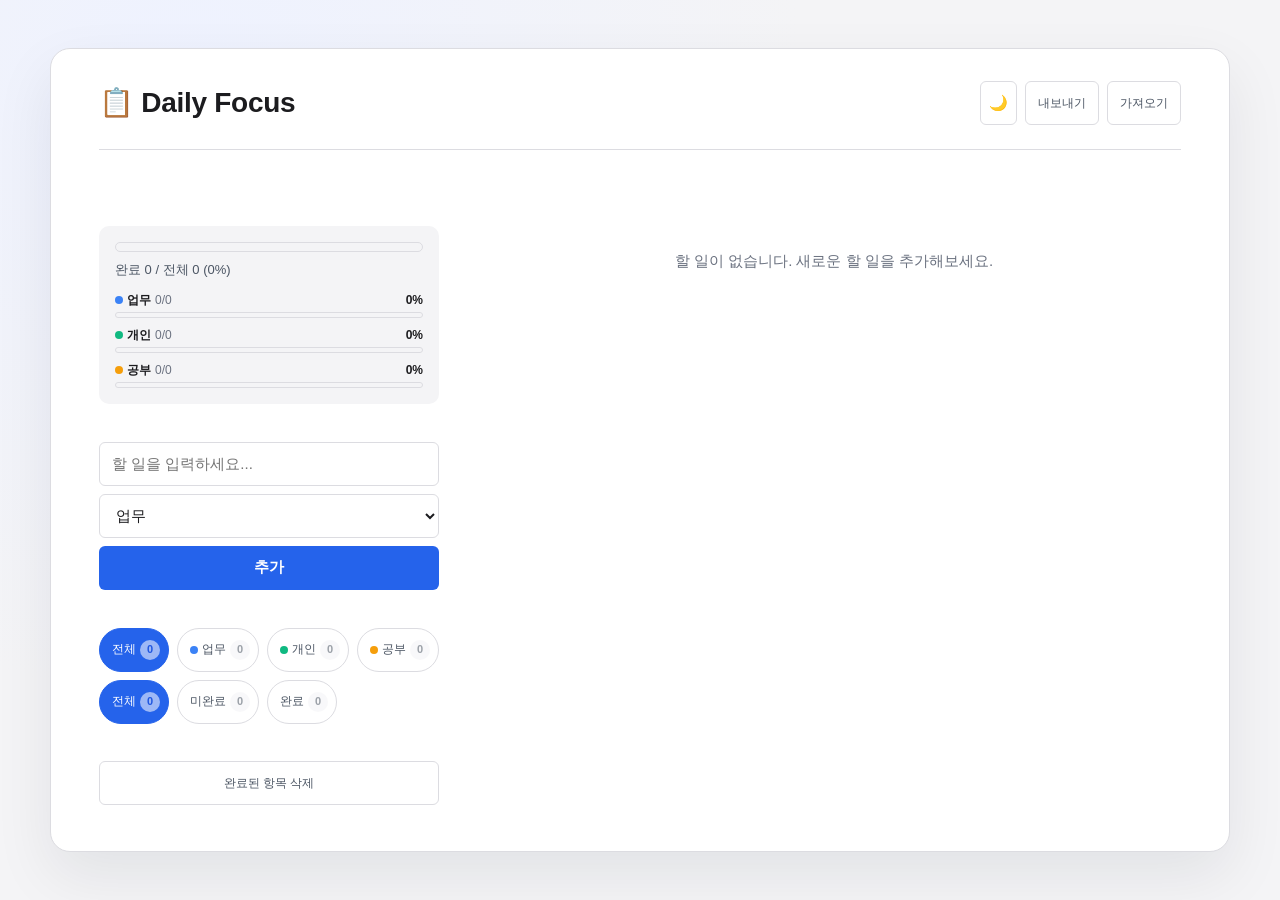
==== index.html @ 4a10292a "Initial commit: Daily Focus 할 일 관리 앱 바닐라 HTML/CSS/JS로 구현한 단일 사용자용 할 일 관리 앱(index.html, style.css, ap" ====
<!DOCTYPE html>
<html lang="ko">
<head>
  <meta charset="UTF-8">
  <meta name="viewport" content="width=device-width, initial-scale=1.0">
  <title>Daily Focus</title>
  <link rel="stylesheet" href="style.css">
</head>
<body>
  <div class="app">
    <div class="app-header">
      <h1>📋 Daily Focus</h1>
      <div class="header-actions">
        <button type="button" id="theme-toggle-btn" class="header-btn theme-toggle-btn" aria-label="다크 모드로 전환" aria-pressed="false">🌙</button>
        <button type="button" id="export-btn" class="header-btn" aria-label="내보내기">내보내기</button>
        <button type="button" id="import-btn" class="header-btn" aria-label="가져오기">가져오기</button>
        <input type="file" id="import-file-input" accept="application/json" class="hidden" aria-label="JSON 파일 선택">
      </div>
    </div>

    <p id="storage-warning" class="storage-warning hidden" role="alert"></p>

    <div class="progress-section">
      <div
        class="progress-bar"
        role="progressbar"
        aria-label="전체 진행률"
        aria-valuemin="0"
        aria-valuemax="100"
        aria-valuenow="0"
        id="progress-bar"
      >
        <div id="progress-fill" class="progress-fill"></div>
      </div>
      <p id="progress-text" class="progress-text"></p>
      <div id="category-progress-list" class="category-progress-list"></div>
      <p id="progress-celebrate" class="progress-celebrate hidden">🎉 모든 할 일을 완료했습니다!</p>
    </div>

    <form id="add-form" class="add-form">
      <input
        type="text"
        id="add-input"
        placeholder="할 일을 입력하세요..."
        aria-label="새 할 일 입력"
        maxlength="200"
        autocomplete="off"
      >
      <select id="add-category" class="add-category" aria-label="카테고리 선택">
        <option value="work" selected>업무</option>
        <option value="personal">개인</option>
        <option value="study">공부</option>
      </select>
      <button type="submit" aria-label="추가">추가</button>
    </form>

    <div id="filters" class="filters">
      <div id="category-filters" class="filter-group" data-filter-type="category">
        <button type="button" class="filter-btn" data-value="all">전체</button>
        <button type="button" class="filter-btn" data-value="work">업무</button>
        <button type="button" class="filter-btn" data-value="personal">개인</button>
        <button type="button" class="filter-btn" data-value="study">공부</button>
      </div>
      <div id="status-filters" class="filter-group" data-filter-type="status">
        <button type="button" class="filter-btn" data-value="all">전체</button>
        <button type="button" class="filter-btn" data-value="active">미완료</button>
        <button type="button" class="filter-btn" data-value="completed">완료</button>
      </div>
    </div>

    <ul id="todo-list" class="todo-list"></ul>

    <button id="clear-completed-btn" class="clear-completed-btn" aria-label="완료된 항목 삭제">완료된 항목 삭제</button>
  </div>

  <div id="toast" class="toast hidden" role="status">
    <span id="toast-message" class="toast-message"></span>
    <button id="toast-undo-btn" class="toast-undo-btn" aria-label="실행 취소">실행 취소</button>
  </div>

  <script src="app.js"></script>
</body>
</html>
---- style.css ----
/* =========================================================
   Daily Focus (Web) — 디자인 토큰 (색상/여백/타이포/모서리/전환)
   원본(daily-focus/style.css)을 기반으로, 데스크톱 전체 화면 레이아웃을
   추가한 버전이다. 모바일 스타일은 그대로 유지한다.
   카테고리 색상(--color-work/personal/study)은 PRD 지정값이므로 변경하지 않는다.
   버튼/배지 텍스트 대비는 WCAG AA(4.5:1)를 만족하도록 검증된 값이다.
   ========================================================= */
:root {
  /* 색상 */
  --color-bg: #f4f4f6;
  --color-surface: #ffffff;
  --color-border: #dcdce1;
  --color-border-strong: #b8b8c0;

  --color-text: #1c1c1f;
  --color-text-secondary: #4b5563; /* 대비 7.5:1 이상 (흰 배경 기준) */
  --color-text-muted: #6b7280;     /* 대비 4.8:1 (완료 항목 등 저강조 텍스트) */

  --color-primary: #2563eb;        /* UI 강조색(버튼/활성 필터). 대비 5.4:1 확보 */
  --color-primary-hover: #1d4ed8;
  --color-danger: #dc2626;
  --color-success: #10b981;

  --color-work: #3b82f6;    /* PRD 지정 카테고리 색상 — 변경 금지 */
  --color-personal: #10b981;
  --color-study: #f59e0b;
  --color-badge-text: #14181f; /* 배지 배경 위 텍스트. 세 색상 모두 대비 5.5:1 이상 */

  --color-focus-ring: #2563eb;

  /* 필터 개수 배지(흰 배경) 전용 텍스트 색상. 흰 배경 대비 7.5:1 이상이라 라이트/다크 모드에서 값을 고정한다. */
  --color-badge-on-white: #1d4ed8;

  color-scheme: light;

  /* 여백 */
  --space-1: 4px;
  --space-2: 8px;
  --space-3: 12px;
  --space-4: 16px;
  --space-5: 24px;
  --space-6: 32px;
  --space-7: 48px;

  /* 모서리 */
  --radius-sm: 6px;
  --radius-md: 10px;
  --radius-lg: 14px;
  --radius-xl: 20px;
  --radius-pill: 999px;

  /* 타이포 */
  --font-family: -apple-system, "Segoe UI", Pretendard, sans-serif;
  --font-size-xs: 12px;
  --font-size-sm: 13px;
  --font-size-base: 15px;
  --font-size-lg: 21px;

  /* 터치 타겟 */
  --tap-target: 44px;

  /* 전환 */
  --transition-fast: 0.15s ease;
  --transition-base: 0.25s ease;
}

/* =========================================================
   다크 모드 — 색상 토큰만 재정의한다. 여백/타이포/모서리 토큰과
   카테고리 색상(--color-work/personal/study)은 라이트 모드와 동일하게 유지한다.
   본문 텍스트·보조 텍스트 모두 배경 대비 WCAG AA(4.5:1) 이상을 확인했다.
   ========================================================= */
:root[data-theme="dark"] {
  --color-bg: #101114;
  --color-surface: #1c1d22;
  --color-border: #33343b;
  --color-border-strong: #4a4b54;

  --color-text: #f2f2f4;
  --color-text-secondary: #c3c5cd; /* 대비 10:1 이상 (--color-surface 기준) */
  --color-text-muted: #93959e;     /* 대비 5.2:1 (--color-surface 기준) */

  --color-primary: #3b82f6;
  --color-primary-hover: #60a5fa;
  --color-danger: #f87171;
  --color-success: #34d399;

  --color-focus-ring: #60a5fa;

  color-scheme: dark;
}

* {
  box-sizing: border-box;
}

body {
  font-family: var(--font-family);
  font-size: var(--font-size-base);
  color: var(--color-text);
  background: var(--color-bg);
  margin: 0;
  padding: var(--space-6) var(--space-4);
  line-height: 1.5;
  min-height: 100vh;
  transition: background var(--transition-base), color var(--transition-base);
}

/* =========================================================
   포커스 / hover 공통 규칙
   ========================================================= */
:is(button, input, select, a, [tabindex]):focus-visible {
  outline: 2px solid var(--color-focus-ring);
  outline-offset: 2px;
  border-radius: var(--radius-sm);
}

button {
  font-family: inherit;
}

@media (prefers-reduced-motion: reduce) {
  * {
    animation-duration: 0.001ms !important;
    transition-duration: 0.001ms !important;
  }
}

/* =========================================================
   카드 레이아웃 (모바일 기본값)
   ========================================================= */
.app {
  max-width: 480px;
  margin: 0 auto;
  background: var(--color-surface);
  border: 1px solid var(--color-border);
  border-radius: var(--radius-lg);
  padding: var(--space-5);
  transition: background var(--transition-base), border-color var(--transition-base);
}

.app-header {
  display: flex;
  align-items: center;
  justify-content: space-between;
  flex-wrap: wrap;
  gap: var(--space-2);
  margin-bottom: var(--space-5);
}

h1 {
  margin: 0;
  font-size: var(--font-size-lg);
  font-weight: 700;
  letter-spacing: -0.01em;
}

.header-actions {
  display: flex;
  gap: var(--space-2);
}

/* 유틸리티 클래스: 다른 규칙이 display를 지정하더라도 항상 숨김이 우선하도록 !important를 사용한다. */
.hidden {
  display: none !important;
}

/* =========================================================
   버튼 공통 (outline 스타일)
   ========================================================= */
.header-btn,
.clear-completed-btn {
  min-height: var(--tap-target);
  padding: var(--space-2) var(--space-3);
  border: 1px solid var(--color-border);
  border-radius: var(--radius-sm);
  background: var(--color-surface);
  color: var(--color-text-secondary);
  font-size: var(--font-size-xs);
  cursor: pointer;
  transition: background var(--transition-fast), border-color var(--transition-fast);
}

.header-btn:hover,
.clear-completed-btn:hover {
  background: var(--color-bg);
  border-color: var(--color-border-strong);
}

.theme-toggle-btn {
  font-size: var(--font-size-base);
  padding: var(--space-2);
}

.clear-completed-btn {
  display: block;
  margin: var(--space-4) auto 0;
}

/* =========================================================
   저장 경고 배너 (localStorage 실패 안내)
   ========================================================= */
.storage-warning {
  display: flex;
  align-items: center;
  gap: var(--space-2);
  margin-bottom: var(--space-4);
  padding: var(--space-3);
  border: 1px solid #fca5a5;
  border-radius: var(--radius-sm);
  background: #fef2f2;
  color: #991b1b;
  font-size: var(--font-size-sm);
}

:root[data-theme="dark"] .storage-warning {
  border-color: #7f1d1d;
  background: #3f1616;
  color: #fecaca;
}

/* =========================================================
   진행률
   ========================================================= */
.progress-section {
  margin-bottom: var(--space-5);
}

.progress-bar {
  height: 10px;
  border-radius: var(--radius-pill);
  background: var(--color-bg);
  border: 1px solid var(--color-border);
  overflow: hidden;
}

.progress-fill {
  height: 100%;
  width: 0%;
  background: var(--color-primary);
  border-radius: var(--radius-pill);
  transition: width var(--transition-base);
}

.progress-text {
  margin: var(--space-2) 0 0;
  font-size: var(--font-size-sm);
  color: var(--color-text-secondary);
}

/* =========================================================
   카테고리별 진행률 (가로 막대 차트)
   ========================================================= */
.category-progress-list {
  display: flex;
  flex-direction: column;
  gap: var(--space-2);
  margin-top: var(--space-3);
}

.category-progress-item {
  display: flex;
  flex-direction: column;
  gap: 3px;
}

.category-progress-row {
  display: flex;
  align-items: center;
  gap: var(--space-1);
  font-size: var(--font-size-xs);
  color: var(--color-text-secondary);
}

.category-progress-dot {
  width: 8px;
  height: 8px;
  border-radius: 50%;
  flex-shrink: 0;
}

.category-progress-label {
  font-weight: 600;
  color: var(--color-text);
}

.category-progress-count {
  color: var(--color-text-muted);
}

.category-progress-percent {
  margin-left: auto;
  font-weight: 700;
  color: var(--color-text);
  font-variant-numeric: tabular-nums;
}

.category-progress-bar {
  height: 6px;
  border-radius: var(--radius-pill);
  background: var(--color-bg);
  border: 1px solid var(--color-border);
  overflow: hidden;
}

.category-progress-fill {
  height: 100%;
  width: 0%;
  border-radius: var(--radius-pill);
  transition: width var(--transition-base);
}

.progress-celebrate {
  margin: var(--space-2) 0 0;
  font-size: var(--font-size-sm);
  color: var(--color-success);
  font-weight: 600;
}

/* =========================================================
   할 일 추가 폼
   ========================================================= */
.add-form {
  display: flex;
  gap: var(--space-2);
  margin-bottom: var(--space-4);
}

.add-form input,
.add-category {
  min-height: var(--tap-target);
  padding: var(--space-2) var(--space-3);
  border: 1px solid var(--color-border);
  border-radius: var(--radius-sm);
  background: var(--color-surface);
  color: var(--color-text);
  font-size: var(--font-size-base);
  transition: border-color var(--transition-fast), box-shadow var(--transition-fast);
}

.add-form input {
  flex: 1;
  min-width: 0;
}

.add-form input:hover,
.add-category:hover {
  border-color: var(--color-border-strong);
}

.add-form input.input-error {
  border-color: var(--color-danger);
  animation: shake 0.3s;
}

@keyframes shake {
  0%, 100% { transform: translateX(0); }
  25% { transform: translateX(-4px); }
  75% { transform: translateX(4px); }
}

.add-form button {
  min-height: var(--tap-target);
  padding: var(--space-2) var(--space-4);
  border: none;
  border-radius: var(--radius-sm);
  background: var(--color-primary);
  color: #fff;
  font-size: var(--font-size-base);
  font-weight: 600;
  cursor: pointer;
  transition: background var(--transition-fast);
}

.add-form button:hover {
  background: var(--color-primary-hover);
}

/* =========================================================
   필터
   ========================================================= */
.filters {
  display: flex;
  flex-direction: column;
  gap: var(--space-2);
  margin-bottom: var(--space-5);
}

.filter-group {
  display: flex;
  gap: var(--space-2);
  flex-wrap: wrap;
}

.filter-btn {
  display: inline-flex;
  align-items: center;
  gap: var(--space-1);
  min-height: var(--tap-target);
  padding: var(--space-1) var(--space-2) var(--space-1) var(--space-3);
  border: 1px solid var(--color-border);
  border-radius: var(--radius-pill);
  background: var(--color-surface);
  color: var(--color-text-secondary);
  font-size: var(--font-size-xs);
  cursor: pointer;
  transition: background var(--transition-fast), border-color var(--transition-fast), color var(--transition-fast);
}

.filter-btn:hover {
  border-color: var(--color-border-strong);
  background: var(--color-bg);
}

.filter-btn.active {
  background: var(--color-primary);
  border-color: var(--color-primary);
  color: #fff;
}

/* 카테고리 색상 점: 어떤 카테고리 탭인지 색으로 즉시 구분할 수 있게 한다. */
.filter-btn-dot {
  width: 8px;
  height: 8px;
  border-radius: 50%;
  flex-shrink: 0;
}

.filter-btn-label {
  white-space: nowrap;
}

/* 개수 배지: 라벨과 시각적으로 분리된 별도 캡슐로 표시해 숫자를 더 눈에 띄게 한다. */
.filter-btn-count {
  display: inline-flex;
  align-items: center;
  justify-content: center;
  min-width: 20px;
  height: 20px;
  padding: 0 var(--space-1);
  border-radius: var(--radius-pill);
  background: var(--color-bg);
  color: var(--color-text-secondary);
  font-size: 11px;
  font-weight: 700;
  line-height: 1;
  transition: background var(--transition-fast), color var(--transition-fast), opacity var(--transition-fast);
}

.filter-btn.active .filter-btn-count {
  background: #fff;
  color: var(--color-badge-on-white);
}

/* 항목이 0개인 카테고리/상태는 배지를 옅게 표시해 우선순위가 낮음을 시각적으로 알린다. */
.filter-btn.is-empty .filter-btn-count {
  opacity: 0.55;
}

/* =========================================================
   할 일 목록
   ========================================================= */
.todo-list {
  list-style: none;
  margin: 0 0 var(--space-2);
  padding: 0;
}

.todo-item {
  display: flex;
  align-items: center;
  gap: var(--space-2);
  padding: var(--space-2) 0;
  border-bottom: 1px solid var(--color-border);
}

.todo-checkbox-wrap {
  display: inline-flex;
  align-items: center;
  justify-content: center;
  width: var(--tap-target);
  height: var(--tap-target);
  flex-shrink: 0;
  cursor: pointer;
}

.todo-checkbox {
  width: 20px;
  height: 20px;
  accent-color: var(--color-primary);
  cursor: pointer;
}

@keyframes checkPop {
  0% { transform: scale(1); }
  45% { transform: scale(1.3); }
  100% { transform: scale(1); }
}

.todo-checkbox-wrap.just-toggled {
  animation: checkPop 0.25s ease;
}

.todo-title {
  flex: 1;
  min-width: 0;
  overflow-wrap: anywhere;
}

.todo-title.completed {
  text-decoration: line-through;
  color: var(--color-text-muted);
}

.todo-edit-input {
  flex: 1;
  min-width: 0;
  min-height: var(--tap-target);
  padding: var(--space-1) var(--space-2);
  border: 1px solid var(--color-primary);
  border-radius: var(--radius-sm);
  font-size: var(--font-size-base);
  font-family: inherit;
}

.category-badge {
  display: inline-flex;
  align-items: center;
  justify-content: center;
  min-height: var(--tap-target);
  padding: var(--space-1) var(--space-3);
  border: none;
  border-radius: var(--radius-pill);
  color: var(--color-badge-text);
  font-size: var(--font-size-xs);
  font-weight: 600;
  cursor: pointer;
  flex-shrink: 0;
  transition: filter var(--transition-fast);
}

.category-badge:hover {
  filter: brightness(0.94);
}

.edit-btn,
.delete-btn {
  display: inline-flex;
  align-items: center;
  justify-content: center;
  width: var(--tap-target);
  height: var(--tap-target);
  flex-shrink: 0;
  border: none;
  border-radius: var(--radius-sm);
  background: none;
  font-size: var(--font-size-base);
  cursor: pointer;
  transition: background var(--transition-fast);
}

.edit-btn:hover,
.delete-btn:hover {
  background: var(--color-bg);
}

.empty-message {
  color: var(--color-text-muted);
  text-align: center;
  padding: var(--space-5) 0;
}

/* =========================================================
   토스트 (삭제 실행 취소)
   ========================================================= */
.toast {
  position: fixed;
  left: 50%;
  bottom: var(--space-5);
  transform: translateX(-50%);
  display: flex;
  align-items: center;
  gap: var(--space-3);
  padding: var(--space-3) var(--space-4);
  border-radius: var(--radius-sm);
  background: #27272a;
  color: #fff;
  font-size: var(--font-size-sm);
  box-shadow: 0 4px 12px rgba(0, 0, 0, 0.2);
}

:root[data-theme="dark"] .toast {
  border: 1px solid #52525b;
}

.toast-undo-btn {
  min-height: 32px;
  padding: 0 var(--space-2);
  border: none;
  background: none;
  color: #93c5fd;
  font-weight: 700;
  cursor: pointer;
  font-size: var(--font-size-sm);
}

.toast-undo-btn:hover {
  text-decoration: underline;
}

/* =========================================================
   반응형 — 작은 모바일 (최소 320px까지 대응)
   ========================================================= */
@media (max-width: 420px) {
  body {
    padding: var(--space-4) var(--space-2);
  }

  .app {
    padding: var(--space-4);
  }

  .add-form {
    flex-wrap: wrap;
  }

  .add-form input {
    flex-basis: 100%;
  }

  .add-form select,
  .add-form button {
    flex: 1;
  }
}

/* =========================================================
   반응형 — 데스크톱 전체 화면 레이아웃
   좁은 화면에서는 위 모바일 스타일(세로 카드)을 그대로 쓰고,
   화면이 넓어지면 사이드바(진행률/입력/필터) + 본문(목록)의
   2열 대시보드 구조로 전환해 화면 전체를 활용한다.
   ========================================================= */
@media (min-width: 900px) {
  body {
    background: radial-gradient(circle at 15% 10%, #eef2ff 0%, var(--color-bg) 45%);
    padding: var(--space-7) var(--space-6);
    display: flex;
    justify-content: center;
  }

  :root[data-theme="dark"] body {
    background: radial-gradient(circle at 15% 10%, #1a1c2b 0%, var(--color-bg) 45%);
  }

  .app {
    max-width: 1180px;
    width: 100%;
    padding: var(--space-6) var(--space-7);
    border-radius: var(--radius-xl);
    box-shadow: 0 24px 60px rgba(15, 23, 42, 0.08);
    transition: background var(--transition-base), border-color var(--transition-base);

    display: grid;
    grid-template-columns: 340px 1fr;
    grid-template-areas:
      "header  header"
      "warning warning"
      "progress list"
      "addform  list"
      "filters  list"
      "clear    list";
    column-gap: var(--space-7);
    row-gap: var(--space-5);
    align-items: start;
  }

  h1 {
    font-size: 28px;
  }

  .app-header {
    grid-area: header;
    margin-bottom: 0;
    padding-bottom: var(--space-5);
    border-bottom: 1px solid var(--color-border);
  }

  .storage-warning {
    grid-area: warning;
    margin-bottom: 0;
  }

  /* 왼쪽 사이드바: 진행률 · 입력 폼 · 필터를 세로로 쌓는다 */
  .progress-section {
    grid-area: progress;
    margin-bottom: 0;
    padding: var(--space-4);
    background: var(--color-bg);
    border-radius: var(--radius-md);
  }

  .add-form {
    grid-area: addform;
    flex-direction: column;
    margin-bottom: 0;
  }

  .add-form input,
  .add-form .add-category,
  .add-form button {
    flex: none;
    width: 100%;
  }

  .filters {
    grid-area: filters;
    margin-bottom: 0;
  }

  /* 오른쪽 본문: 할 일 목록이 넓은 영역을 차지한다 */
  .todo-list {
    grid-area: list;
    margin-bottom: 0;
  }

  .todo-item {
    gap: var(--space-3);
    padding: var(--space-3) var(--space-2);
    border-radius: var(--radius-sm);
    transition: background var(--transition-fast);
  }

  .todo-item:hover {
    background: var(--color-bg);
  }

  .clear-completed-btn {
    grid-area: clear;
    margin: 0;
  }

  .empty-message {
    grid-area: list;
  }
}
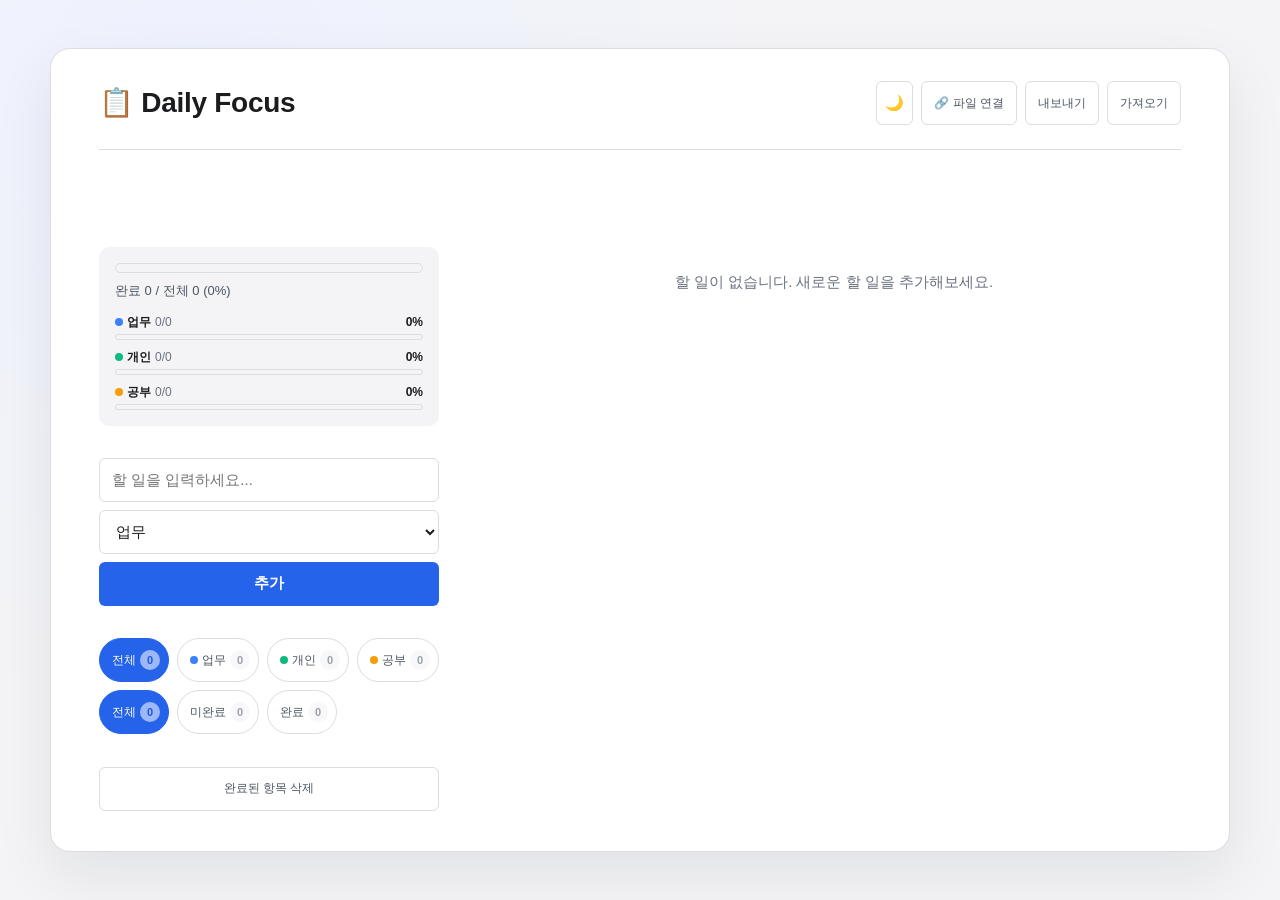
==== commit faf66f72: "추가: web_version에 OneDrive 파일 연동 저장소 기능 추가 로컬 파일(File System Access API)에 연결하면 localStorage 대신 그 파일에 " ====
--- a/index.html
+++ b/index.html
@@ -12,6 +12,7 @@
       <h1>📋 Daily Focus</h1>
       <div class="header-actions">
         <button type="button" id="theme-toggle-btn" class="header-btn theme-toggle-btn" aria-label="다크 모드로 전환" aria-pressed="false">🌙</button>
+        <button type="button" id="file-link-btn" class="header-btn" aria-label="파일 연결">🔗 파일 연결</button>
         <button type="button" id="export-btn" class="header-btn" aria-label="내보내기">내보내기</button>
         <button type="button" id="import-btn" class="header-btn" aria-label="가져오기">가져오기</button>
         <input type="file" id="import-file-input" accept="application/json" class="hidden" aria-label="JSON 파일 선택">
@@ -19,6 +20,7 @@
     </div>
 
     <p id="storage-warning" class="storage-warning hidden" role="alert"></p>
+    <p id="file-sync-status" class="file-sync-status hidden"></p>
 
     <div class="progress-section">
       <div
--- a/style.css
+++ b/style.css
@@ -216,6 +216,41 @@
   border-color: #7f1d1d;
   background: #3f1616;
   color: #fecaca;
+}
+
+/* =========================================================
+   파일 동기화 상태 배너 (연결됨 / 재연결 필요 안내)
+   ========================================================= */
+.file-sync-status {
+  display: flex;
+  align-items: center;
+  justify-content: space-between;
+  gap: var(--space-2);
+  margin-bottom: var(--space-4);
+  padding: var(--space-3);
+  border: 1px solid #93c5fd;
+  border-radius: var(--radius-sm);
+  background: #eff6ff;
+  color: #1e40af;
+  font-size: var(--font-size-sm);
+}
+
+:root[data-theme="dark"] .file-sync-status {
+  border-color: #1e3a8a;
+  background: #16213f;
+  color: #bfdbfe;
+}
+
+.file-sync-action-btn {
+  flex-shrink: 0;
+  min-height: var(--tap-target);
+  padding: var(--space-1) var(--space-3);
+  border: 1px solid currentColor;
+  border-radius: var(--radius-sm);
+  background: transparent;
+  color: inherit;
+  font-size: var(--font-size-xs);
+  cursor: pointer;
 }
 
 /* =========================================================
@@ -662,8 +697,9 @@
     display: grid;
     grid-template-columns: 340px 1fr;
     grid-template-areas:
-      "header  header"
-      "warning warning"
+      "header   header"
+      "warning  warning"
+      "filesync filesync"
       "progress list"
       "addform  list"
       "filters  list"
@@ -689,6 +725,11 @@
     margin-bottom: 0;
   }
 
+  .file-sync-status {
+    grid-area: filesync;
+    margin-bottom: 0;
+  }
+
   /* 왼쪽 사이드바: 진행률 · 입력 폼 · 필터를 세로로 쌓는다 */
   .progress-section {
     grid-area: progress;
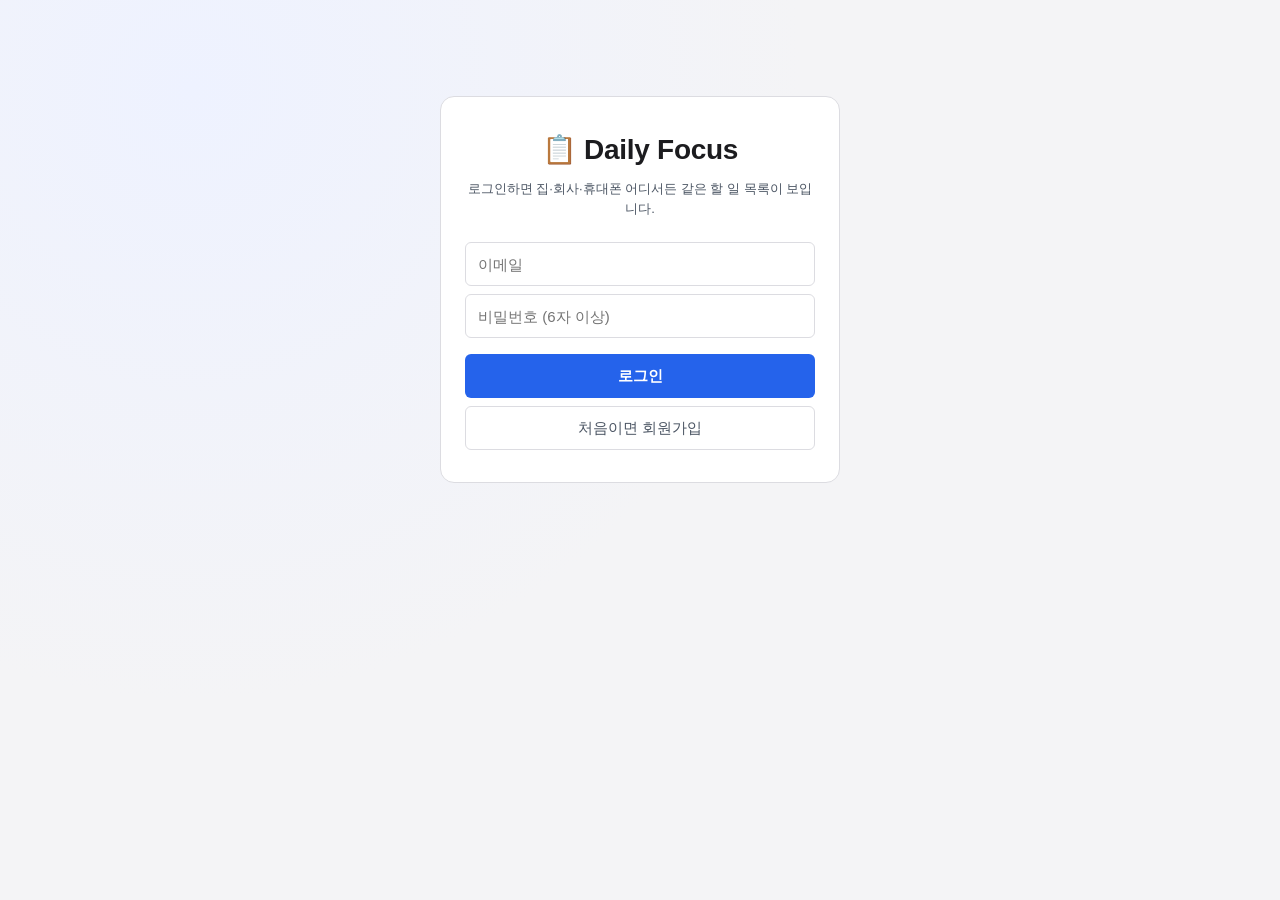
==== commit 0c71987c: "개선: Supabase 연동 버전 배포 (master a80e3aa) Co-Authored-By: Claude Opus 5.5 <noreply@anthropic.com>" ====
--- a/index.html
+++ b/index.html
@@ -7,12 +7,23 @@
   <link rel="stylesheet" href="style.css">
 </head>
 <body>
-  <div class="app">
+  <div id="auth-screen" class="auth-screen hidden">
+    <h1>📋 Daily Focus</h1>
+    <p class="auth-desc">로그인하면 집·회사·휴대폰 어디서든 같은 할 일 목록이 보입니다.</p>
+    <form id="auth-form" class="auth-form">
+      <input type="email" id="auth-email" placeholder="이메일" aria-label="이메일" autocomplete="email" required>
+      <input type="password" id="auth-password" placeholder="비밀번호 (6자 이상)" aria-label="비밀번호" autocomplete="current-password" minlength="6" required>
+      <button type="submit" id="auth-login-btn" class="auth-primary-btn">로그인</button>
+      <button type="button" id="auth-signup-btn" class="auth-secondary-btn">처음이면 회원가입</button>
+    </form>
+    <p id="auth-message" class="auth-message hidden" role="alert"></p>
+  </div>
+
+  <div id="app" class="app hidden">
     <div class="app-header">
       <h1>📋 Daily Focus</h1>
       <div class="header-actions">
         <button type="button" id="theme-toggle-btn" class="header-btn theme-toggle-btn" aria-label="다크 모드로 전환" aria-pressed="false">🌙</button>
-        <button type="button" id="file-link-btn" class="header-btn" aria-label="파일 연결">🔗 파일 연결</button>
         <button type="button" id="export-btn" class="header-btn" aria-label="내보내기">내보내기</button>
         <button type="button" id="import-btn" class="header-btn" aria-label="가져오기">가져오기</button>
         <input type="file" id="import-file-input" accept="application/json" class="hidden" aria-label="JSON 파일 선택">
@@ -20,7 +31,7 @@
     </div>
 
     <p id="storage-warning" class="storage-warning hidden" role="alert"></p>
-    <p id="file-sync-status" class="file-sync-status hidden"></p>
+    <p id="account-status" class="account-status"></p>
 
     <div class="progress-section">
       <div
--- a/style.css
+++ b/style.css
@@ -219,29 +219,31 @@
 }
 
 /* =========================================================
-   파일 동기화 상태 배너 (연결됨 / 재연결 필요 안내)
-   ========================================================= */
-.file-sync-status {
+   계정 표시줄 (로그인한 이메일 + 로그아웃)
+   ========================================================= */
+.account-status {
   display: flex;
   align-items: center;
   justify-content: space-between;
-  gap: var(--space-2);
-  margin-bottom: var(--space-4);
-  padding: var(--space-3);
+  flex-wrap: wrap;
+  gap: var(--space-2);
+  margin: 0 0 var(--space-4);
+  padding: var(--space-2) var(--space-3);
   border: 1px solid #93c5fd;
   border-radius: var(--radius-sm);
   background: #eff6ff;
   color: #1e40af;
   font-size: var(--font-size-sm);
-}
-
-:root[data-theme="dark"] .file-sync-status {
+  overflow-wrap: anywhere;
+}
+
+:root[data-theme="dark"] .account-status {
   border-color: #1e3a8a;
   background: #16213f;
   color: #bfdbfe;
 }
 
-.file-sync-action-btn {
+.account-action-btn {
   flex-shrink: 0;
   min-height: var(--tap-target);
   padding: var(--space-1) var(--space-3);
@@ -251,6 +253,95 @@
   color: inherit;
   font-size: var(--font-size-xs);
   cursor: pointer;
+}
+
+/* =========================================================
+   로그인 화면
+   ========================================================= */
+.auth-screen {
+  box-sizing: border-box;
+  width: 100%;
+  max-width: 400px;
+  align-self: flex-start; /* 데스크톱에서 body가 flex라 카드가 세로로 늘어나지 않게 한다 */
+  margin: var(--space-7) auto 0;
+  background: var(--color-surface);
+  border: 1px solid var(--color-border);
+  border-radius: var(--radius-lg);
+  padding: var(--space-6) var(--space-5);
+  text-align: center;
+}
+
+.auth-desc {
+  margin: var(--space-2) 0 var(--space-5);
+  font-size: var(--font-size-sm);
+  color: var(--color-text-secondary);
+}
+
+.auth-form {
+  display: flex;
+  flex-direction: column;
+  gap: var(--space-2);
+}
+
+.auth-form input {
+  min-height: var(--tap-target);
+  padding: var(--space-2) var(--space-3);
+  border: 1px solid var(--color-border);
+  border-radius: var(--radius-sm);
+  background: var(--color-surface);
+  color: var(--color-text);
+  font-size: var(--font-size-base);
+}
+
+.auth-form input:hover {
+  border-color: var(--color-border-strong);
+}
+
+.auth-primary-btn,
+.auth-secondary-btn {
+  min-height: var(--tap-target);
+  border-radius: var(--radius-sm);
+  font-size: var(--font-size-base);
+  cursor: pointer;
+  transition: background var(--transition-fast);
+}
+
+.auth-primary-btn {
+  margin-top: var(--space-2);
+  border: none;
+  background: var(--color-primary);
+  color: #fff;
+  font-weight: 600;
+}
+
+.auth-primary-btn:hover {
+  background: var(--color-primary-hover);
+}
+
+.auth-secondary-btn {
+  border: 1px solid var(--color-border);
+  background: var(--color-surface);
+  color: var(--color-text-secondary);
+}
+
+.auth-secondary-btn:hover {
+  background: var(--color-bg);
+}
+
+.auth-primary-btn:disabled,
+.auth-secondary-btn:disabled {
+  opacity: 0.5;
+  cursor: not-allowed;
+}
+
+.auth-message {
+  margin: var(--space-4) 0 0;
+  font-size: var(--font-size-sm);
+  color: var(--color-text-secondary);
+}
+
+.auth-message.is-error {
+  color: var(--color-danger);
 }
 
 /* =========================================================
@@ -699,7 +790,7 @@
     grid-template-areas:
       "header   header"
       "warning  warning"
-      "filesync filesync"
+      "account  account"
       "progress list"
       "addform  list"
       "filters  list"
@@ -725,8 +816,8 @@
     margin-bottom: 0;
   }
 
-  .file-sync-status {
-    grid-area: filesync;
+  .account-status {
+    grid-area: account;
     margin-bottom: 0;
   }
 
